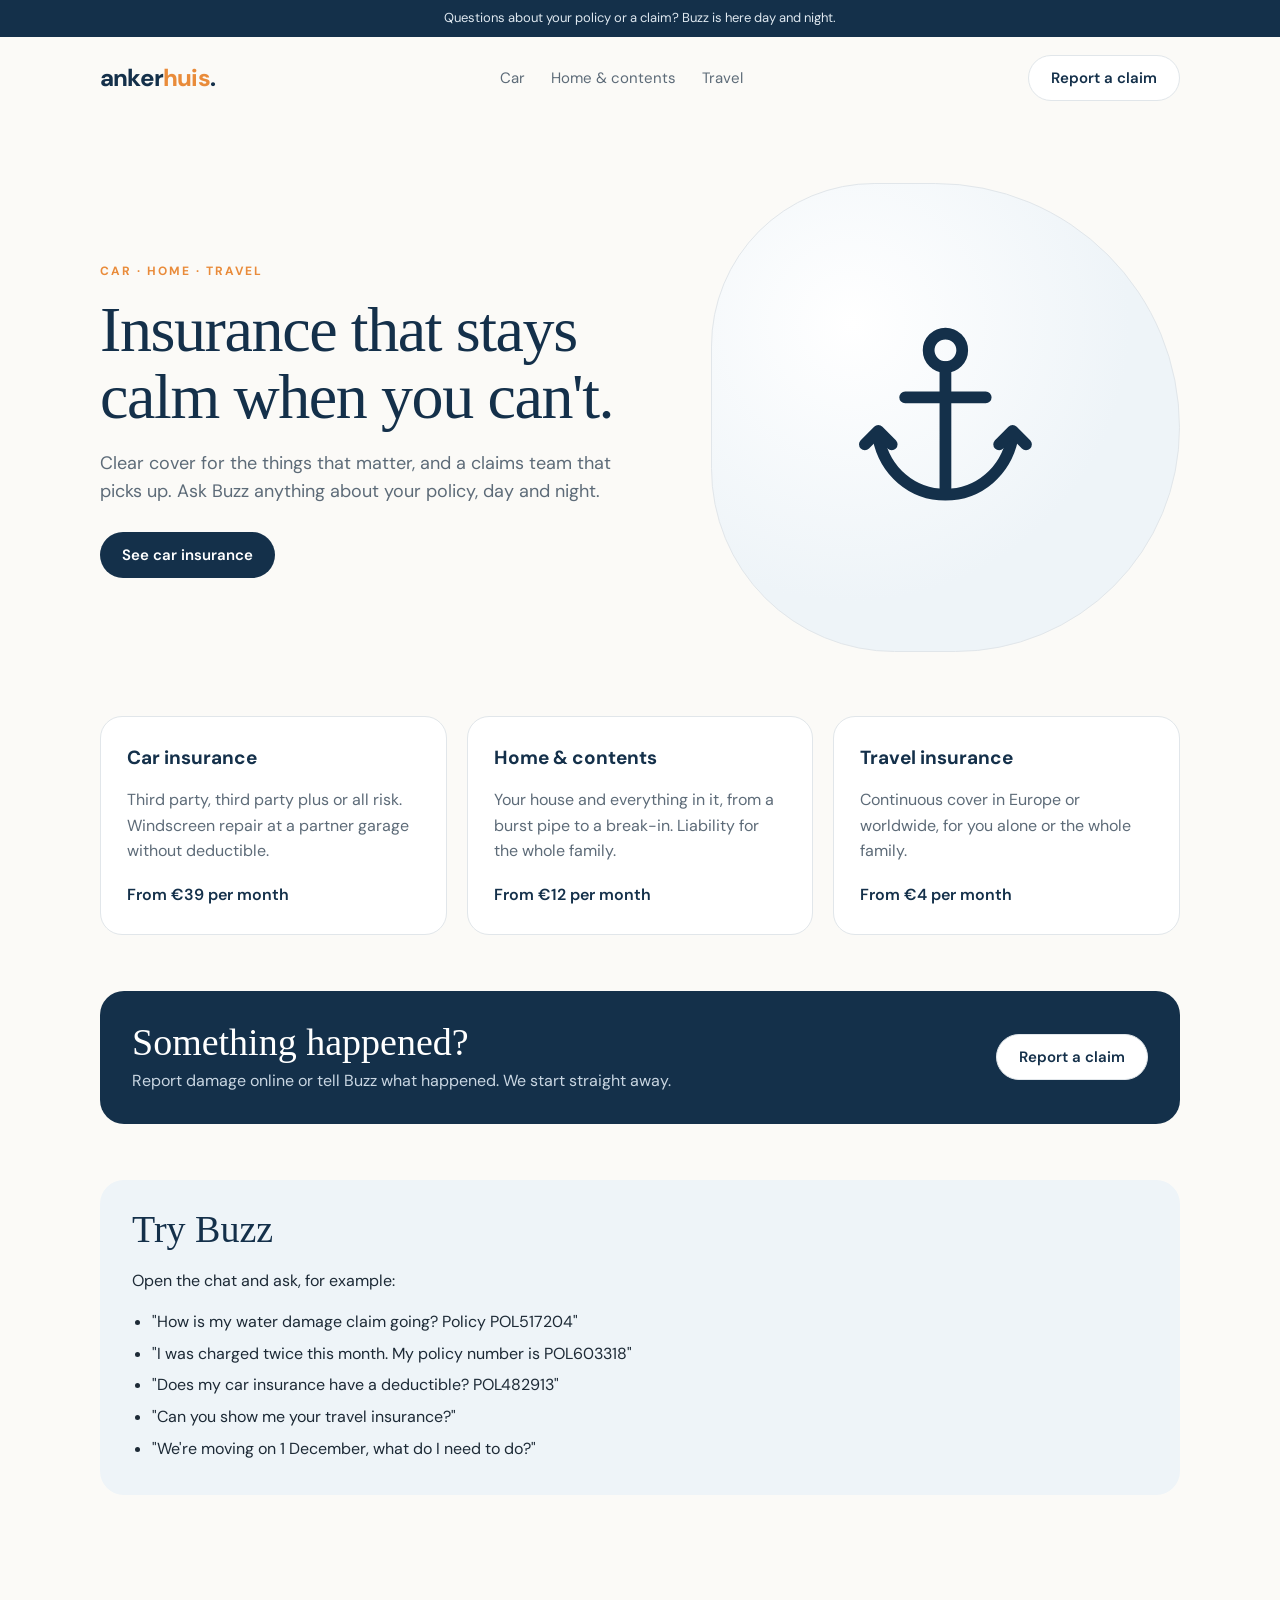
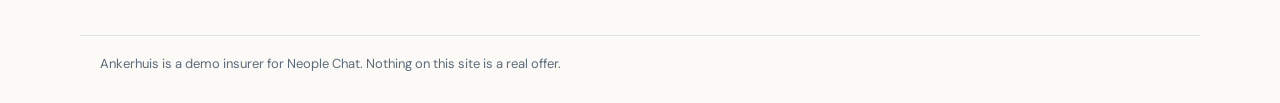
==== index.html @ 07cfc438 "Ankerhuis, a demo insurer for Neople Chat with Buzz Co-Authored-By: Claude Opus 5.5 <noreply@anthrop" ====
<!doctype html>
<html lang="en">
    <head>
        <meta charset="UTF-8" />
        <meta name="viewport" content="width=device-width, initial-scale=1, viewport-fit=cover" />
        <meta name="robots" content="noindex" />
        <title>Insurance that stays calm · Ankerhuis</title>
        <link rel="preconnect" href="https://fonts.googleapis.com" />
        <link rel="preconnect" href="https://fonts.gstatic.com" crossorigin />
        <link rel="stylesheet" href="https://fonts.googleapis.com/css2?family=DM+Sans:wght@400;600;700;800&display=swap" />
        <link rel="stylesheet" href="site.css" />
        <script src="site.js" defer></script>
    </head>
    <body>
        <div class="banner">Questions about your policy or a claim? Buzz is here day and night.</div>
        <header>
            <a class="logo" href="./">anker<span>huis</span>.</a>
            <nav aria-label="Insurance">
                <a href="car.html">Car</a>
                <a href="home.html">Home & contents</a>
                <a href="travel.html">Travel</a>
            </nav>
            <a class="cta light" href="claims.html">Report a claim</a>
        </header>
        <main>
            <section class="hero">
                <div>
                    <span class="eyebrow">Car · Home · Travel</span>
                    <h1>Insurance that stays calm when you can't.</h1>
                    <p class="lead">Clear cover for the things that matter, and a claims team that picks up. Ask Buzz anything about your policy, day and night.</p>
                    <a class="cta" href="car.html">See car insurance</a>
                </div>
                <div class="badge"><svg viewBox="0 0 64 64" aria-hidden="true"><g fill="none" stroke="#14304a" stroke-width="3.5" stroke-linecap="round" stroke-linejoin="round"><circle cx="32" cy="12" r="5"/><path d="M32 17v38M20 26h24M12 38c2 10 10 17 20 17s18-7 20-17"/><path d="M8 40l4-4 4 4M48 40l4-4 4 4"/></g></svg></div>
            </section>
            <section class="cards" aria-label="Our insurance">
                <a class="card" href="car.html"><h3>Car insurance</h3><p>Third party, third party plus or all risk. Windscreen repair at a partner garage without deductible.</p><span class="from">From €39 per month</span></a>
                <a class="card" href="home.html"><h3>Home &amp; contents</h3><p>Your house and everything in it, from a burst pipe to a break-in. Liability for the whole family.</p><span class="from">From €12 per month</span></a>
                <a class="card" href="travel.html"><h3>Travel insurance</h3><p>Continuous cover in Europe or worldwide, for you alone or the whole family.</p><span class="from">From €4 per month</span></a>
            </section>
            <section class="band">
                <div><h2>Something happened?</h2><p>Report damage online or tell Buzz what happened. We start straight away.</p></div>
                <a class="cta light" href="claims.html">Report a claim</a>
            </section>
            <section class="try">
                <h2>Try Buzz</h2>
                <p>Open the chat and ask, for example:</p>
                <ul>
                    <li>"How is my water damage claim going? Policy POL517204"</li>
                    <li>"I was charged twice this month. My policy number is POL603318"</li>
                    <li>"Does my car insurance have a deductible? POL482913"</li>
                    <li>"Can you show me your travel insurance?"</li>
                    <li>"We're moving on 1 December, what do I need to do?"</li>
                </ul>
            </section>
        </main>
        <footer>Ankerhuis is a demo insurer for Neople Chat. Nothing on this site is a real offer.</footer>
    </body>
</html>
---- site.css ----
/* Ankerhuis, a demo insurer for Neople Chat: calm navy, one warm accent, a serif for the big words. */
:root {
    --navy: #14304a;
    --ink: #1d2a36;
    --muted: #5d6b78;
    --sky: #eef4f8;
    --paper: #fbfaf7;
    --line: #e1e6ea;
    --accent: #e98b3a;
    --serif: Georgia, "Times New Roman", serif;
    --sans: "DM Sans", ui-sans-serif, system-ui, -apple-system, sans-serif;
}
* { box-sizing: border-box; }
body { margin: 0; background: var(--paper); color: var(--ink); font: 16px/1.6 var(--sans); -webkit-font-smoothing: antialiased; }
a { color: inherit; }
.banner { background: var(--navy); color: #dfe8f0; font-size: 13px; text-align: center; padding: 8px 16px; }
header { display: flex; align-items: center; justify-content: space-between; gap: 24px; max-width: 1120px; margin: 0 auto; padding: 18px 20px; }
.logo { font: 800 24px/1 var(--sans); letter-spacing: -0.8px; text-decoration: none; color: var(--navy); }
.logo span { color: var(--accent); }
nav { display: flex; gap: 26px; font-size: 15px; }
nav a { text-decoration: none; color: var(--muted); }
nav a:hover, nav a[aria-current="page"] { color: var(--navy); }
.cta { display: inline-flex; align-items: center; gap: 10px; height: 46px; padding: 0 22px; border-radius: 999px; background: var(--navy); color: #fff; text-decoration: none; font-weight: 600; font-size: 15px; }
.cta.light { background: #fff; color: var(--navy); border: 1px solid var(--line); }
main { max-width: 1120px; margin: 0 auto; padding: 24px 20px 140px; }
.hero { display: grid; grid-template-columns: 1.2fr 1fr; gap: 48px; align-items: center; padding: 40px 0 56px; }
.eyebrow { font-size: 12px; letter-spacing: 2px; text-transform: uppercase; color: var(--accent); font-weight: 700; }
h1 { font: 400 clamp(40px, 5vw, 64px)/1.05 var(--serif); letter-spacing: -1.4px; color: var(--navy); margin: 14px 0 18px; }
h2 { font: 400 clamp(28px, 3vw, 38px)/1.15 var(--serif); color: var(--navy); margin: 0 0 14px; }
h3 { font-size: 19px; margin: 0 0 6px; color: var(--navy); }
.lead { font-size: 18px; color: var(--muted); max-width: 46ch; margin: 0 0 26px; }
.badge { display: grid; place-items: center; aspect-ratio: 1; border-radius: 40% 60% 55% 45%; background: radial-gradient(circle at 30% 30%, #fff, var(--sky) 60%); border: 1px solid var(--line); }
.badge svg { width: 46%; height: auto; }
.cards { display: grid; grid-template-columns: repeat(3, minmax(0, 1fr)); gap: 20px; margin: 8px 0 56px; }
.card { display: flex; flex-direction: column; gap: 8px; padding: 26px; border-radius: 22px; background: #fff; border: 1px solid var(--line); text-decoration: none; }
.card p { margin: 0; color: var(--muted); }
.card .from { margin-top: auto; padding-top: 10px; font-weight: 600; color: var(--navy); }
.band { display: flex; align-items: center; justify-content: space-between; gap: 24px; padding: 30px 32px; border-radius: 24px; background: var(--navy); color: #fff; margin-bottom: 56px; }
.band h2 { color: #fff; margin: 0 0 4px; }
.band p { margin: 0; color: #c9d6e2; }
.try { padding: 28px 32px; border-radius: 24px; background: var(--sky); }
.try ul { margin: 12px 0 0; padding-left: 20px; color: var(--ink); }
.try li { margin: 6px 0; }
table { width: 100%; border-collapse: collapse; margin: 18px 0 30px; background: #fff; border-radius: 18px; overflow: hidden; border: 1px solid var(--line); }
th, td { text-align: left; padding: 14px 18px; border-bottom: 1px solid var(--line); vertical-align: top; }
th { font-size: 13px; text-transform: uppercase; letter-spacing: 1px; color: var(--muted); background: #f6f8fa; }
tr:last-child td { border-bottom: 0; }
.facts { display: grid; grid-template-columns: repeat(2, minmax(0, 1fr)); gap: 16px; margin: 10px 0 32px; }
.fact { padding: 20px 22px; border-radius: 18px; background: #fff; border: 1px solid var(--line); }
.fact strong { display: block; color: var(--navy); }
.steps { counter-reset: step; list-style: none; padding: 0; margin: 18px 0 30px; display: grid; gap: 14px; }
.steps li { counter-increment: step; display: grid; grid-template-columns: 40px 1fr; gap: 14px; align-items: start; }
.steps li::before { content: counter(step); display: grid; place-items: center; width: 36px; height: 36px; border-radius: 50%; background: var(--navy); color: #fff; font-weight: 700; }
.alert { padding: 18px 22px; border-radius: 16px; background: #fff3e8; border: 1px solid #f4d2b3; color: #6b3d12; margin: 0 0 26px; }
footer { max-width: 1120px; margin: 0 auto; padding: 18px 20px 28px; color: var(--muted); font-size: 13px; border-top: 1px solid var(--line); }
@media (max-width: 760px) {
    nav { display: none; }
    .hero { grid-template-columns: 1fr; padding-top: 16px; }
    .badge { display: none; }
    .cards, .facts { grid-template-columns: 1fr; }
    .band { flex-direction: column; align-items: flex-start; }
}
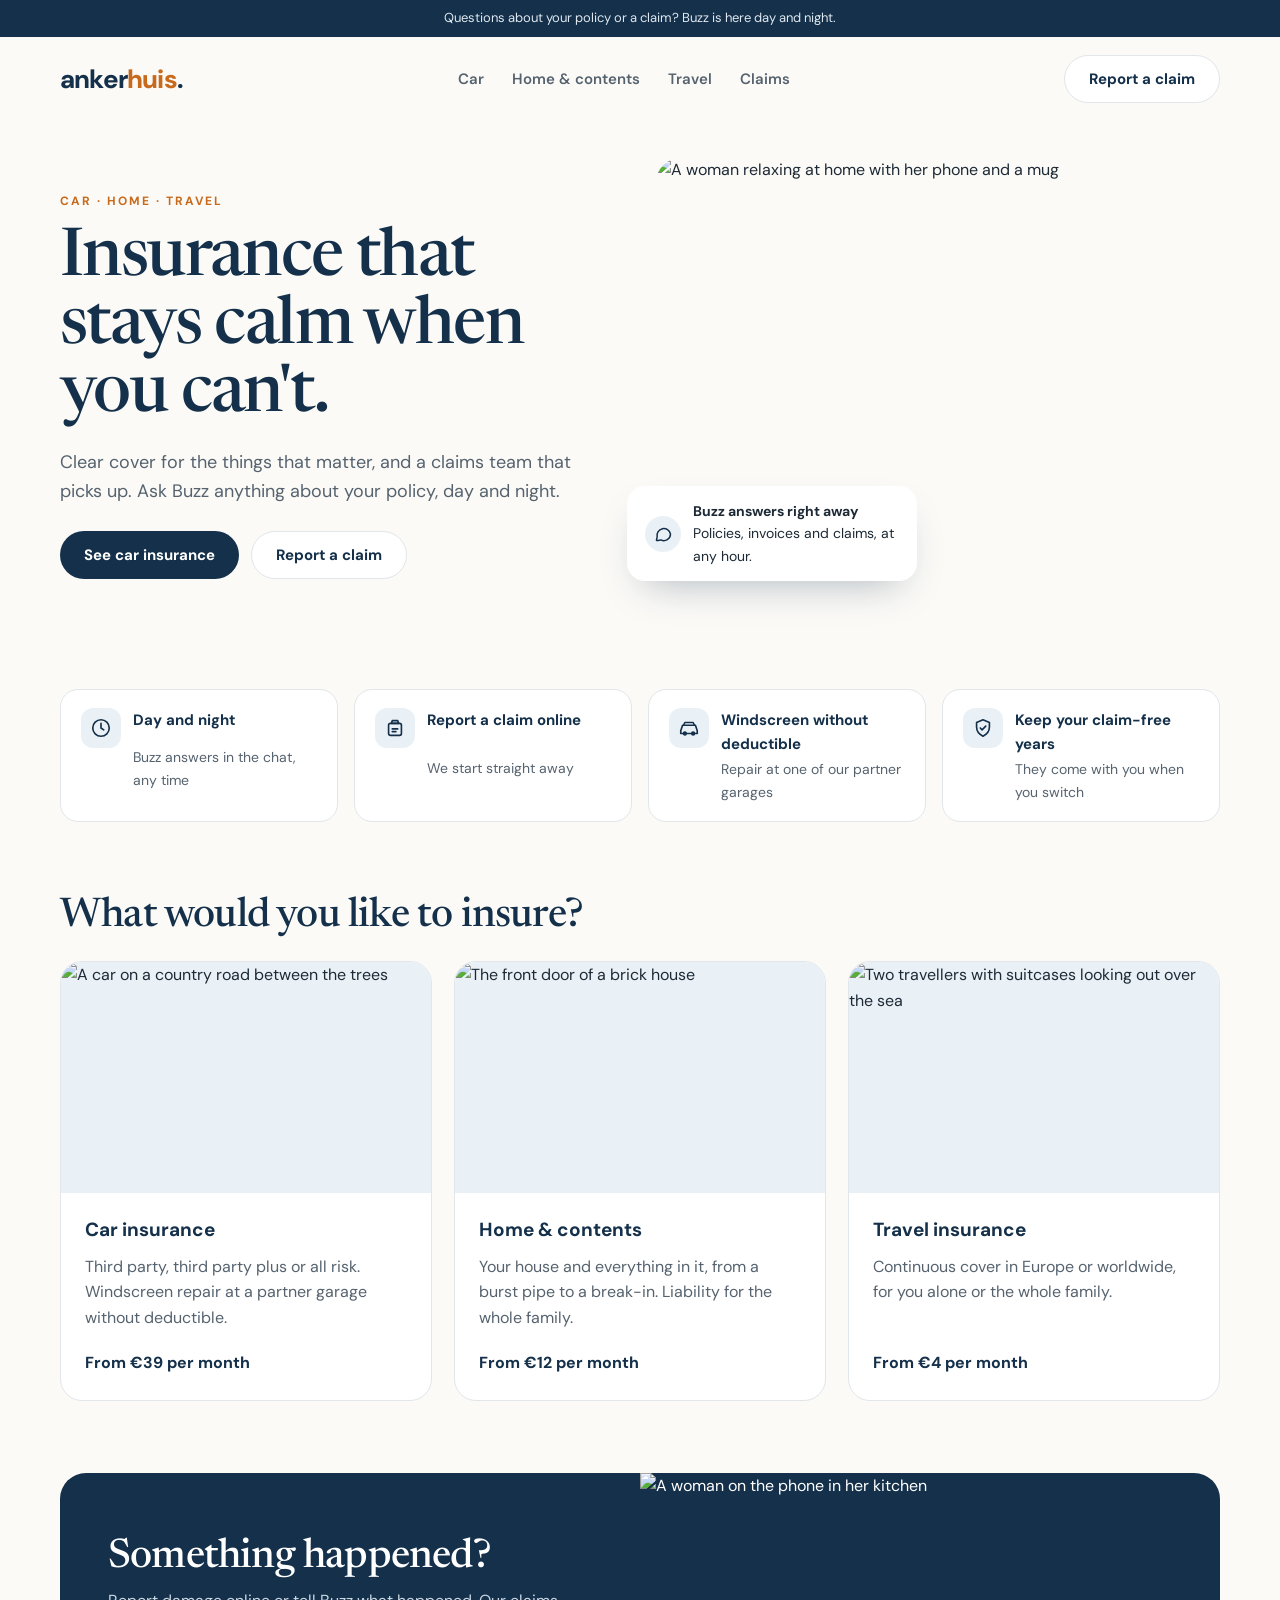
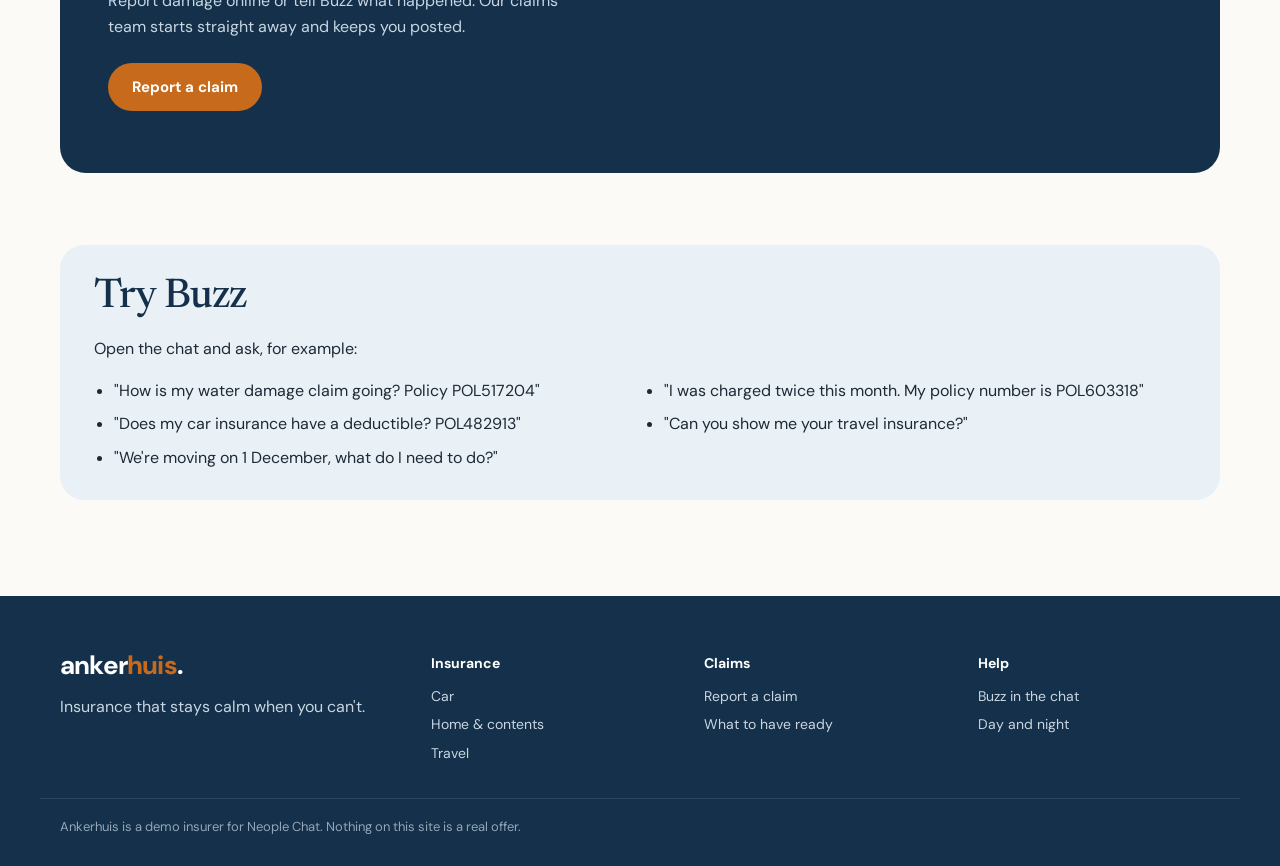
==== commit 33688994: "Photo-led redesign: split hero, product photos, promises, claims band and footer Co-Authored-By: Cla" ====
--- a/index.html
+++ b/index.html
@@ -7,7 +7,7 @@
         <title>Insurance that stays calm · Ankerhuis</title>
         <link rel="preconnect" href="https://fonts.googleapis.com" />
         <link rel="preconnect" href="https://fonts.gstatic.com" crossorigin />
-        <link rel="stylesheet" href="https://fonts.googleapis.com/css2?family=DM+Sans:wght@400;600;700;800&display=swap" />
+        <link rel="stylesheet" href="https://fonts.googleapis.com/css2?family=DM+Sans:wght@400;600;700;800&family=Newsreader:opsz,wght@6..72,500&display=swap" />
         <link rel="stylesheet" href="site.css" />
         <script src="site.js" defer></script>
     </head>
@@ -17,8 +17,9 @@
             <a class="logo" href="./">anker<span>huis</span>.</a>
             <nav aria-label="Insurance">
                 <a href="car.html">Car</a>
-                <a href="home.html">Home & contents</a>
+                <a href="home.html">Home &amp; contents</a>
                 <a href="travel.html">Travel</a>
+                <a href="claims.html">Claims</a>
             </nav>
             <a class="cta light" href="claims.html">Report a claim</a>
         </header>
@@ -28,18 +29,77 @@
                     <span class="eyebrow">Car · Home · Travel</span>
                     <h1>Insurance that stays calm when you can't.</h1>
                     <p class="lead">Clear cover for the things that matter, and a claims team that picks up. Ask Buzz anything about your policy, day and night.</p>
-                    <a class="cta" href="car.html">See car insurance</a>
+                    <div class="actions">
+                        <a class="cta" href="car.html">See car insurance</a>
+                        <a class="cta light" href="claims.html">Report a claim</a>
+                    </div>
                 </div>
-                <div class="badge"><svg viewBox="0 0 64 64" aria-hidden="true"><g fill="none" stroke="#14304a" stroke-width="3.5" stroke-linecap="round" stroke-linejoin="round"><circle cx="32" cy="12" r="5"/><path d="M32 17v38M20 26h24M12 38c2 10 10 17 20 17s18-7 20-17"/><path d="M8 40l4-4 4 4M48 40l4-4 4 4"/></g></svg></div>
+                <div class="hero-photo">
+                    <img src="https://images.unsplash.com/photo-1758272422081-20d29fb67365?w=1400&q=72&auto=format&fit=crop" alt="A woman relaxing at home with her phone and a mug" />
+                    <div class="hero-note">
+                        <svg viewBox="0 0 24 24" fill="none" stroke="currentColor" stroke-width="1.8" stroke-linecap="round" stroke-linejoin="round" aria-hidden="true"><path d="M21 12a8 8 0 0 1-11.6 7.1L4 20l1-4.6A8 8 0 1 1 21 12z" /></svg>
+                        <span><strong>Buzz answers right away</strong><br />Policies, invoices and claims, at any hour.</span>
+                    </div>
+                </div>
             </section>
-            <section class="cards" aria-label="Our insurance">
-                <a class="card" href="car.html"><h3>Car insurance</h3><p>Third party, third party plus or all risk. Windscreen repair at a partner garage without deductible.</p><span class="from">From €39 per month</span></a>
-                <a class="card" href="home.html"><h3>Home &amp; contents</h3><p>Your house and everything in it, from a burst pipe to a break-in. Liability for the whole family.</p><span class="from">From €12 per month</span></a>
-                <a class="card" href="travel.html"><h3>Travel insurance</h3><p>Continuous cover in Europe or worldwide, for you alone or the whole family.</p><span class="from">From €4 per month</span></a>
+            <div class="usps">
+                <div class="usp">
+                    <svg viewBox="0 0 24 24" fill="none" stroke="currentColor" stroke-width="1.8" stroke-linecap="round" stroke-linejoin="round" aria-hidden="true"><circle cx="12" cy="12" r="9" /><path d="M12 7v5l3 2" /></svg>
+                    <strong>Day and night</strong>
+                    <span>Buzz answers in the chat, any time</span>
+                </div>
+                <div class="usp">
+                    <svg viewBox="0 0 24 24" fill="none" stroke="currentColor" stroke-width="1.8" stroke-linecap="round" stroke-linejoin="round" aria-hidden="true"><path d="M9 4h6l1 3H8z" /><rect x="5" y="7" width="14" height="13" rx="2" /><path d="M9 13h6M9 16h4" /></svg>
+                    <strong>Report a claim online</strong>
+                    <span>We start straight away</span>
+                </div>
+                <div class="usp">
+                    <svg viewBox="0 0 24 24" fill="none" stroke="currentColor" stroke-width="1.8" stroke-linecap="round" stroke-linejoin="round" aria-hidden="true"><path d="M3 15l2-6h14l2 6v3H3z" /><circle cx="7.5" cy="18" r="1.5" /><circle cx="16.5" cy="18" r="1.5" /><path d="M6 9l1.5-3h9L18 9" /></svg>
+                    <strong>Windscreen without deductible</strong>
+                    <span>Repair at one of our partner garages</span>
+                </div>
+                <div class="usp">
+                    <svg viewBox="0 0 24 24" fill="none" stroke="currentColor" stroke-width="1.8" stroke-linecap="round" stroke-linejoin="round" aria-hidden="true"><path d="M12 3 5 6v5c0 4.5 3 8 7 10 4-2 7-5.5 7-10V6z" /><path d="m9 12 2 2 4-4" /></svg>
+                    <strong>Keep your claim-free years</strong>
+                    <span>They come with you when you switch</span>
+                </div>
+            </div>
+            <section aria-labelledby="cover-title">
+                <div class="section-head"><h2 id="cover-title">What would you like to insure?</h2></div>
+                <div class="cards">
+                    <a class="card" href="car.html">
+                        <div class="photo"><img src="https://images.unsplash.com/photo-1593382805742-7c1cd5bdeb36?w=900&q=70&auto=format&fit=crop" alt="A car on a country road between the trees" loading="lazy" /></div>
+                        <div class="card-body">
+                            <h3>Car insurance</h3>
+                            <p>Third party, third party plus or all risk. Windscreen repair at a partner garage without deductible.</p>
+                            <span class="from">From €39 per month</span>
+                        </div>
+                    </a>
+                    <a class="card" href="home.html">
+                        <div class="photo"><img src="https://images.unsplash.com/photo-1718891830165-6c85e943d083?w=900&q=70&auto=format&fit=crop" alt="The front door of a brick house" loading="lazy" /></div>
+                        <div class="card-body">
+                            <h3>Home &amp; contents</h3>
+                            <p>Your house and everything in it, from a burst pipe to a break-in. Liability for the whole family.</p>
+                            <span class="from">From €12 per month</span>
+                        </div>
+                    </a>
+                    <a class="card" href="travel.html">
+                        <div class="photo"><img src="https://images.unsplash.com/photo-1523225918988-00624e6d8fee?w=900&q=70&auto=format&fit=crop" alt="Two travellers with suitcases looking out over the sea" loading="lazy" /></div>
+                        <div class="card-body">
+                            <h3>Travel insurance</h3>
+                            <p>Continuous cover in Europe or worldwide, for you alone or the whole family.</p>
+                            <span class="from">From €4 per month</span>
+                        </div>
+                    </a>
+                </div>
             </section>
             <section class="band">
-                <div><h2>Something happened?</h2><p>Report damage online or tell Buzz what happened. We start straight away.</p></div>
-                <a class="cta light" href="claims.html">Report a claim</a>
+                <div>
+                    <h2>Something happened?</h2>
+                    <p>Report damage online or tell Buzz what happened. Our claims team starts straight away and keeps you posted.</p>
+                    <a class="cta warm" href="claims.html">Report a claim</a>
+                </div>
+                <img src="https://images.unsplash.com/photo-1756312177615-e153c9db507d?w=1200&q=70&auto=format&fit=crop" alt="A woman on the phone in her kitchen" loading="lazy" />
             </section>
             <section class="try">
                 <h2>Try Buzz</h2>
@@ -53,6 +113,14 @@
                 </ul>
             </section>
         </main>
-        <footer>Ankerhuis is a demo insurer for Neople Chat. Nothing on this site is a real offer.</footer>
+        <footer>
+            <div class="cols">
+                <div><a class="logo" href="./">anker<span>huis</span>.</a><p>Insurance that stays calm when you can't.</p></div>
+                <div><strong>Insurance</strong><a href="car.html">Car</a><a href="home.html">Home &amp; contents</a><a href="travel.html">Travel</a></div>
+                <div><strong>Claims</strong><a href="claims.html">Report a claim</a><a href="claims.html">What to have ready</a></div>
+                <div><strong>Help</strong><span>Buzz in the chat</span><span>Day and night</span></div>
+            </div>
+            <p class="fine">Ankerhuis is a demo insurer for Neople Chat. Nothing on this site is a real offer.</p>
+        </footer>
     </body>
 </html>
--- a/site.css
+++ b/site.css
@@ -2,61 +2,105 @@
 :root {
     --navy: #14304a;
     --ink: #1d2a36;
-    --muted: #5d6b78;
-    --sky: #eef4f8;
+    --muted: #56636f;
+    --sky: #eaf1f6;
     --paper: #fbfaf7;
     --line: #e1e6ea;
-    --accent: #e98b3a;
-    --serif: Georgia, "Times New Roman", serif;
+    --accent: #c86a1c;
+    --accent-soft: #fdf0e4;
+    --serif: "Newsreader", Georgia, "Times New Roman", serif;
     --sans: "DM Sans", ui-sans-serif, system-ui, -apple-system, sans-serif;
 }
 * { box-sizing: border-box; }
 body { margin: 0; background: var(--paper); color: var(--ink); font: 16px/1.6 var(--sans); -webkit-font-smoothing: antialiased; }
 a { color: inherit; }
+img { display: block; max-width: 100%; }
 .banner { background: var(--navy); color: #dfe8f0; font-size: 13px; text-align: center; padding: 8px 16px; }
-header { display: flex; align-items: center; justify-content: space-between; gap: 24px; max-width: 1120px; margin: 0 auto; padding: 18px 20px; }
-.logo { font: 800 24px/1 var(--sans); letter-spacing: -0.8px; text-decoration: none; color: var(--navy); }
+header { display: flex; align-items: center; justify-content: space-between; gap: 24px; max-width: 1200px; margin: 0 auto; padding: 18px 20px; }
+.logo { font: 800 26px/1 var(--sans); letter-spacing: -0.8px; text-decoration: none; color: var(--navy); }
 .logo span { color: var(--accent); }
-nav { display: flex; gap: 26px; font-size: 15px; }
+nav { display: flex; gap: 28px; font-size: 15px; font-weight: 600; }
 nav a { text-decoration: none; color: var(--muted); }
 nav a:hover, nav a[aria-current="page"] { color: var(--navy); }
-.cta { display: inline-flex; align-items: center; gap: 10px; height: 46px; padding: 0 22px; border-radius: 999px; background: var(--navy); color: #fff; text-decoration: none; font-weight: 600; font-size: 15px; }
+.cta { display: inline-flex; align-items: center; gap: 8px; height: 48px; padding: 0 24px; border-radius: 999px; background: var(--navy); color: #fff; text-decoration: none; font-weight: 700; font-size: 15px; transition: transform .15s ease, background .15s ease; }
+.cta:hover { background: #0e2438; transform: translateY(-1px); }
 .cta.light { background: #fff; color: var(--navy); border: 1px solid var(--line); }
-main { max-width: 1120px; margin: 0 auto; padding: 24px 20px 140px; }
-.hero { display: grid; grid-template-columns: 1.2fr 1fr; gap: 48px; align-items: center; padding: 40px 0 56px; }
+.cta.warm { background: var(--accent); }
+.cta.warm:hover { background: #a9580f; }
+.actions { display: flex; flex-wrap: wrap; gap: 12px; }
+main { max-width: 1200px; margin: 0 auto; padding: 8px 20px 24px; }
+section { margin-bottom: 72px; }
 .eyebrow { font-size: 12px; letter-spacing: 2px; text-transform: uppercase; color: var(--accent); font-weight: 700; }
-h1 { font: 400 clamp(40px, 5vw, 64px)/1.05 var(--serif); letter-spacing: -1.4px; color: var(--navy); margin: 14px 0 18px; }
-h2 { font: 400 clamp(28px, 3vw, 38px)/1.15 var(--serif); color: var(--navy); margin: 0 0 14px; }
-h3 { font-size: 19px; margin: 0 0 6px; color: var(--navy); }
-.lead { font-size: 18px; color: var(--muted); max-width: 46ch; margin: 0 0 26px; }
-.badge { display: grid; place-items: center; aspect-ratio: 1; border-radius: 40% 60% 55% 45%; background: radial-gradient(circle at 30% 30%, #fff, var(--sky) 60%); border: 1px solid var(--line); }
-.badge svg { width: 46%; height: auto; }
-.cards { display: grid; grid-template-columns: repeat(3, minmax(0, 1fr)); gap: 20px; margin: 8px 0 56px; }
-.card { display: flex; flex-direction: column; gap: 8px; padding: 26px; border-radius: 22px; background: #fff; border: 1px solid var(--line); text-decoration: none; }
+h1 { font: 500 clamp(42px, 5.2vw, 70px)/1.02 var(--serif); letter-spacing: -1.6px; color: var(--navy); margin: 14px 0 18px; }
+h2 { font: 500 clamp(30px, 3.2vw, 42px)/1.1 var(--serif); letter-spacing: -0.8px; color: var(--navy); margin: 0 0 14px; }
+h3 { font-size: 19px; margin: 0; color: var(--navy); }
+.lead { font-size: 18px; color: var(--muted); max-width: 50ch; margin: 0 0 26px; }
+
+.hero { display: grid; grid-template-columns: 1fr 1.05fr; gap: 56px; align-items: center; padding: 28px 0 8px; }
+.hero-photo { position: relative; }
+.hero-photo img { width: 100%; aspect-ratio: 5 / 4; object-fit: cover; border-radius: 28px; }
+.hero-note { position: absolute; left: -28px; bottom: 28px; display: flex; align-items: center; gap: 12px; max-width: 290px; padding: 14px 18px; border-radius: 18px; background: #fff; box-shadow: 0 18px 40px -18px rgba(20,48,74,.35); font-size: 14px; }
+.hero-note svg { flex: none; width: 36px; height: 36px; padding: 8px; border-radius: 50%; background: var(--sky); color: var(--navy); }
+
+.usps { display: grid; grid-template-columns: repeat(4, minmax(0, 1fr)); gap: 16px; margin: 40px 0 72px; }
+.usp { display: grid; grid-template-columns: 40px 1fr; gap: 2px 12px; align-items: start; padding: 18px 20px; border-radius: 18px; background: #fff; border: 1px solid var(--line); }
+.usp svg { grid-row: span 2; width: 40px; height: 40px; padding: 9px; border-radius: 12px; background: var(--sky); color: var(--navy); }
+.usp strong { font-size: 15px; color: var(--navy); }
+.usp span { color: var(--muted); font-size: 14px; }
+
+.section-head { display: flex; align-items: flex-end; justify-content: space-between; gap: 24px; margin-bottom: 22px; }
+.section-head h2 { margin: 0; }
+.cards { display: grid; grid-template-columns: repeat(3, minmax(0, 1fr)); gap: 22px; }
+.card { display: flex; flex-direction: column; overflow: hidden; border-radius: 22px; background: #fff; border: 1px solid var(--line); text-decoration: none; transition: transform .18s ease, box-shadow .18s ease; }
+.card:hover { transform: translateY(-3px); box-shadow: 0 18px 40px -22px rgba(20,48,74,.35); }
+.card .photo { aspect-ratio: 16 / 10; overflow: hidden; background: var(--sky); }
+.card .photo img { width: 100%; height: 100%; object-fit: cover; }
+.card-body { display: flex; flex-direction: column; flex: 1; gap: 8px; padding: 22px 24px 24px; }
 .card p { margin: 0; color: var(--muted); }
-.card .from { margin-top: auto; padding-top: 10px; font-weight: 600; color: var(--navy); }
-.band { display: flex; align-items: center; justify-content: space-between; gap: 24px; padding: 30px 32px; border-radius: 24px; background: var(--navy); color: #fff; margin-bottom: 56px; }
-.band h2 { color: #fff; margin: 0 0 4px; }
-.band p { margin: 0; color: #c9d6e2; }
-.try { padding: 28px 32px; border-radius: 24px; background: var(--sky); }
-.try ul { margin: 12px 0 0; padding-left: 20px; color: var(--ink); }
-.try li { margin: 6px 0; }
+.card .from { margin-top: auto; padding-top: 12px; font-weight: 700; color: var(--navy); }
+
+.band { display: grid; grid-template-columns: 1fr 1fr; overflow: hidden; border-radius: 26px; background: var(--navy); color: #fff; }
+.band > div { display: flex; flex-direction: column; justify-content: center; align-items: flex-start; padding: 44px 48px; }
+.band h2 { color: #fff; margin: 0 0 8px; }
+.band p { margin: 0 0 24px; color: #c9d6e2; }
+.band > img { width: 100%; height: 100%; min-height: 300px; object-fit: cover; }
+.try { padding: 30px 34px; border-radius: 24px; background: var(--sky); }
+.try ul { display: grid; grid-template-columns: repeat(2, minmax(0, 1fr)); gap: 8px 28px; margin: 14px 0 0; padding-left: 20px; }
+
+.pagehead { display: grid; grid-template-columns: 1.05fr 1fr; gap: 48px; align-items: center; margin: 16px 0 48px; }
+.pagehead > img { width: 100%; aspect-ratio: 4 / 3; object-fit: cover; border-radius: 24px; }
+.pagehead .lead { margin-bottom: 0; }
+
 table { width: 100%; border-collapse: collapse; margin: 18px 0 30px; background: #fff; border-radius: 18px; overflow: hidden; border: 1px solid var(--line); }
-th, td { text-align: left; padding: 14px 18px; border-bottom: 1px solid var(--line); vertical-align: top; }
+th, td { text-align: left; padding: 15px 20px; border-bottom: 1px solid var(--line); vertical-align: top; }
 th { font-size: 13px; text-transform: uppercase; letter-spacing: 1px; color: var(--muted); background: #f6f8fa; }
 tr:last-child td { border-bottom: 0; }
-.facts { display: grid; grid-template-columns: repeat(2, minmax(0, 1fr)); gap: 16px; margin: 10px 0 32px; }
-.fact { padding: 20px 22px; border-radius: 18px; background: #fff; border: 1px solid var(--line); }
-.fact strong { display: block; color: var(--navy); }
+.facts { display: grid; grid-template-columns: repeat(2, minmax(0, 1fr)); gap: 16px; margin: 10px 0 36px; }
+.fact { padding: 22px 24px; border-radius: 18px; background: #fff; border: 1px solid var(--line); }
+.fact strong { display: block; margin-bottom: 2px; color: var(--navy); }
 .steps { counter-reset: step; list-style: none; padding: 0; margin: 18px 0 30px; display: grid; gap: 14px; }
 .steps li { counter-increment: step; display: grid; grid-template-columns: 40px 1fr; gap: 14px; align-items: start; }
 .steps li::before { content: counter(step); display: grid; place-items: center; width: 36px; height: 36px; border-radius: 50%; background: var(--navy); color: #fff; font-weight: 700; }
-.alert { padding: 18px 22px; border-radius: 16px; background: #fff3e8; border: 1px solid #f4d2b3; color: #6b3d12; margin: 0 0 26px; }
-footer { max-width: 1120px; margin: 0 auto; padding: 18px 20px 28px; color: var(--muted); font-size: 13px; border-top: 1px solid var(--line); }
+.alert { padding: 18px 22px; border-radius: 16px; background: var(--accent-soft); border: 1px solid #f4d2b3; color: #6b3d12; margin: 0 0 26px; }
+
+footer { background: var(--navy); color: #c9d6e2; }
+footer .cols { display: grid; grid-template-columns: 1.4fr repeat(3, minmax(0, 1fr)); gap: 32px; max-width: 1200px; margin: 0 auto; padding: 56px 20px 28px; }
+footer strong { display: block; margin-bottom: 10px; color: #fff; font-size: 14px; }
+footer .cols > div > a, footer .cols > div > span { display: block; margin: 6px 0; color: #c9d6e2; text-decoration: none; font-size: 14px; }
+footer .cols a:hover { color: #fff; }
+footer .cols a.logo { margin: 0 0 10px; color: #fff; font-size: 26px; }
+footer .fine { max-width: 1200px; margin: 0 auto; padding: 18px 20px 28px; border-top: 1px solid rgba(255,255,255,.1); font-size: 13px; color: #93a6b8; }
+
+@media (max-width: 900px) {
+    .hero, .pagehead, .band { grid-template-columns: 1fr; }
+    .hero-note { left: 16px; }
+    .usps { grid-template-columns: repeat(2, minmax(0, 1fr)); }
+    .cards { grid-template-columns: 1fr; }
+    .band > img { min-height: 220px; }
+    footer .cols { grid-template-columns: repeat(2, minmax(0, 1fr)); }
+}
 @media (max-width: 760px) {
     nav { display: none; }
-    .hero { grid-template-columns: 1fr; padding-top: 16px; }
-    .badge { display: none; }
-    .cards, .facts { grid-template-columns: 1fr; }
-    .band { flex-direction: column; align-items: flex-start; }
+    .usps, .facts, .try ul { grid-template-columns: 1fr; }
+    .band > div { padding: 32px 28px; }
 }
